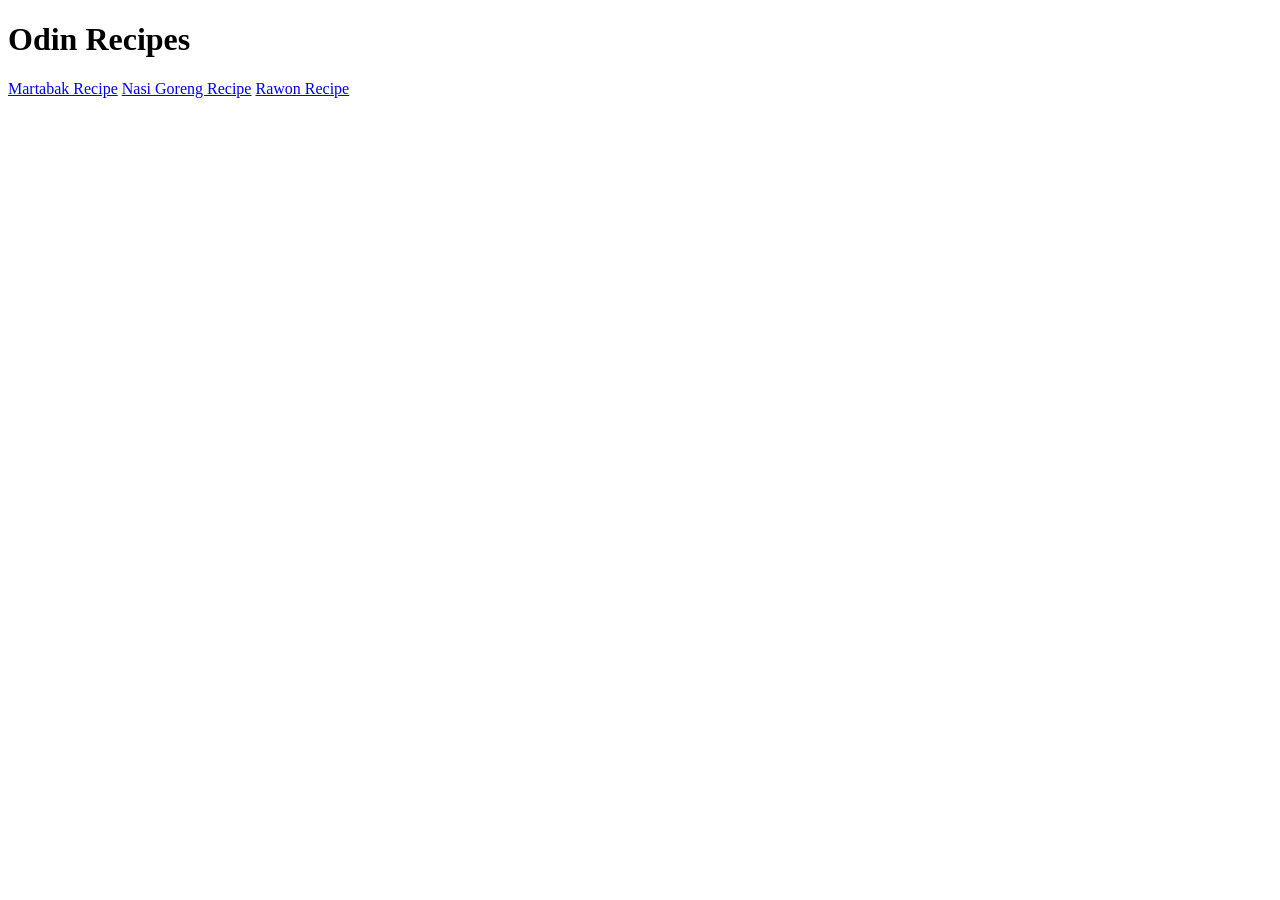
==== index.html @ 0bb114fc "adding missing file" ====
<!DOCTYPE html>
<html lang="en">
<head>
    <meta charset="UTF-8">
    <meta name="viewport" content="width=device-width, initial-scale=1.0">
    <title>Odin Recipes</title>
</head>
<body>
    <h1>Odin Recipes</h1>
    <a href="recipes/martabak.html">Martabak Recipe</a>
    <a href="recipes/nasigoreng.html">Nasi Goreng Recipe</a>
    <a href="recipes/rawon.html">Rawon Recipe</a>
</body>
</html>
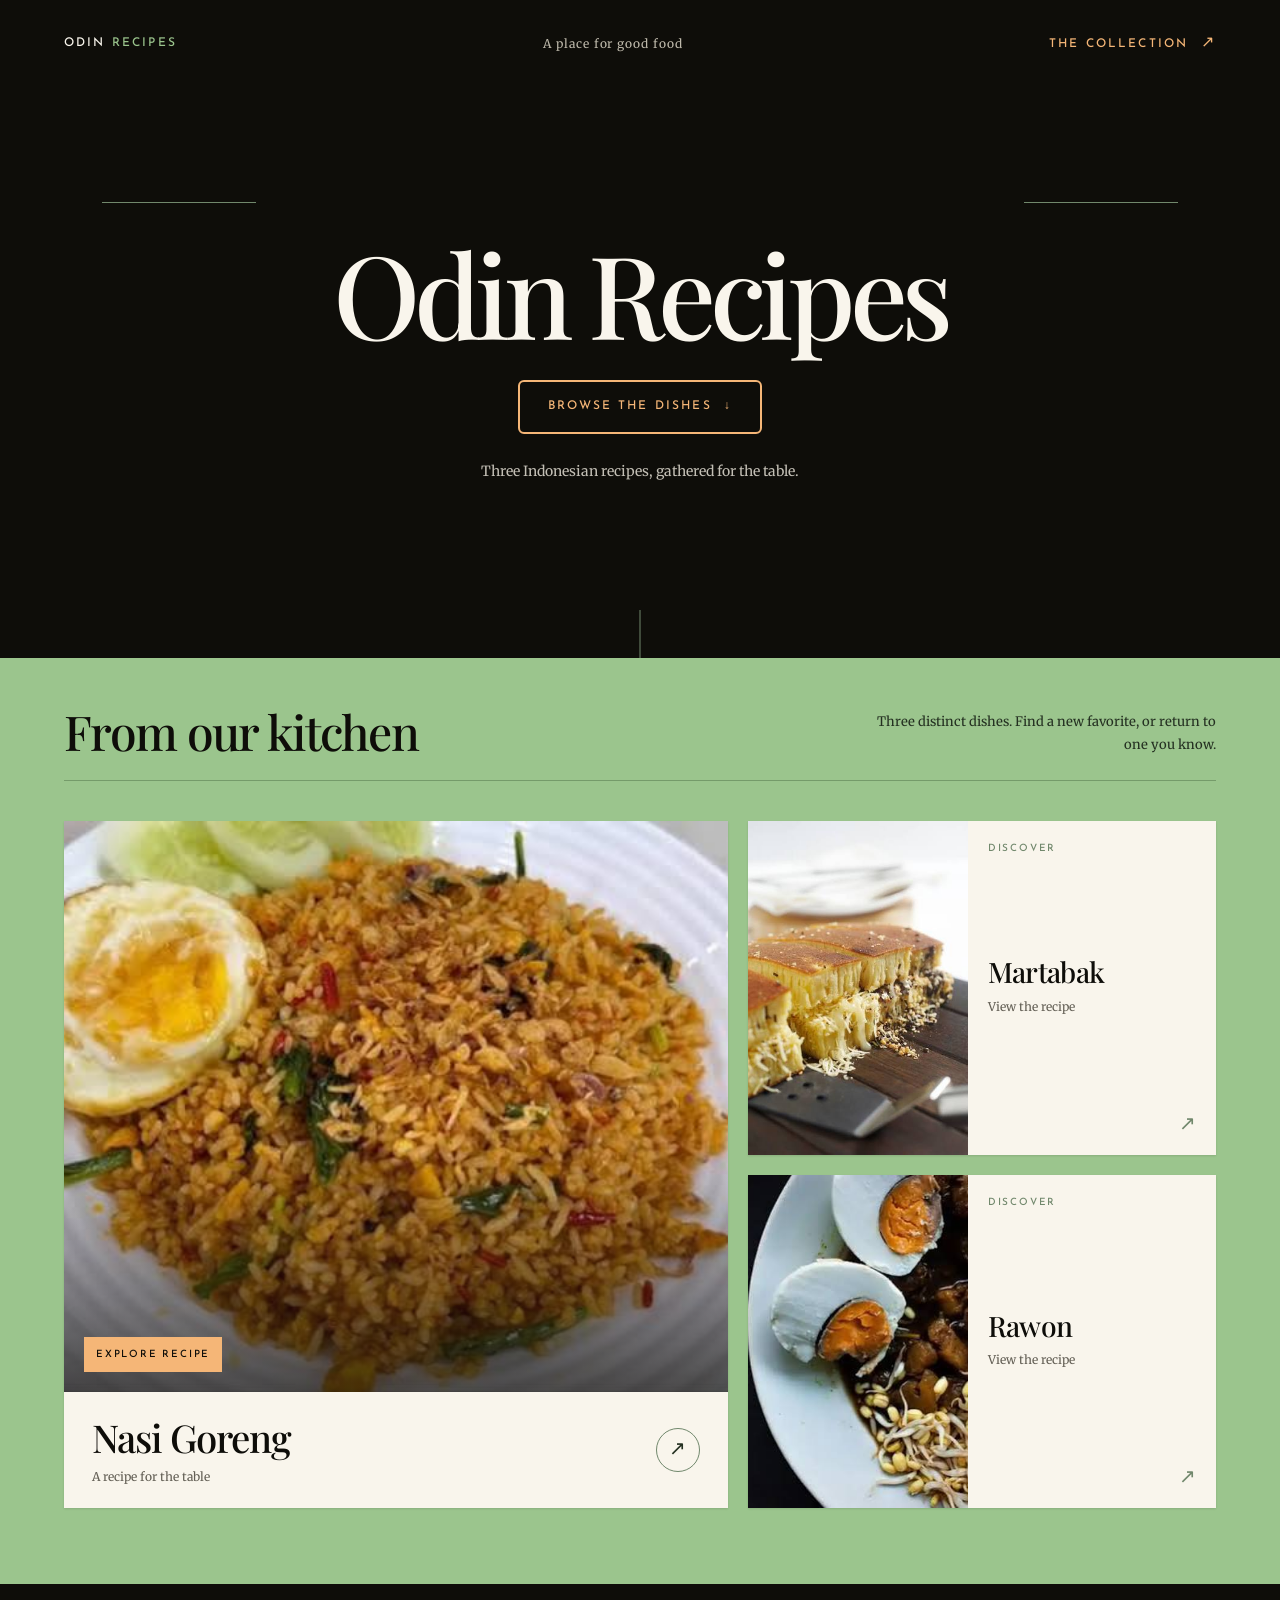
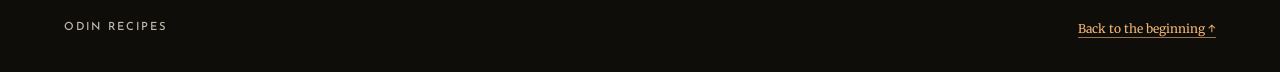
==== commit 75caafa0: "making some change" ====
--- a/index.html
+++ b/index.html
@@ -3,12 +3,96 @@
 <head>
     <meta charset="UTF-8">
     <meta name="viewport" content="width=device-width, initial-scale=1.0">
-    <title>Odin Recipes</title>
+    <meta name="theme-color" content="#0e0d09">
+    <meta name="description" content="Three Indonesian recipes, gathered for the table.">
+    <title>Odin Recipes — A place for good food</title>
+    <link rel="preconnect" href="https://fonts.googleapis.com">
+    <link rel="preconnect" href="https://fonts.gstatic.com" crossorigin>
+    <link href="https://fonts.googleapis.com/css2?family=Josefin+Sans:wght@400;500;600&family=Merriweather:ital,wght@0,400;0,500;1,400&family=Playfair+Display:ital,wght@0,500;0,600;0,700;1,500&display=swap" rel="stylesheet">
+    <link rel="stylesheet" href="index.css">
 </head>
-<body>
-    <h1>Odin Recipes</h1>
-    <a href="recipes/martabak.html">Martabak Recipe</a>
-    <a href="recipes/nasigoreng.html">Nasi Goreng Recipe</a>
-    <a href="recipes/rawon.html">Rawon Recipe</a>
+<body id="top">
+    <a class="skip-link" href="#main-content">Skip to recipes</a>
+    <div class="site-shell">
+        <header class="site-header">
+            <a class="site-brand type-label" href="#top" aria-label="Odin Recipes home">
+                Odin <span>Recipes</span>
+            </a>
+            <p class="site-tagline type-small">A place for good food</p>
+            <a class="header-link type-label" href="#recipes">The collection <span aria-hidden="true">↗</span></a>
+        </header>
+
+        <main id="main-content">
+            <section class="hero" aria-labelledby="page-title">
+                <div class="hero-rule hero-rule--left" aria-hidden="true"></div>
+                <div class="hero-rule hero-rule--right" aria-hidden="true"></div>
+                <h1 class="hero-title type-display" id="page-title">Odin Recipes</h1>
+                <a class="hero-cta type-label" href="#recipes">
+                    Browse the dishes <span aria-hidden="true">↓</span>
+                </a>
+                <p class="hero-description type-body">Three Indonesian recipes, gathered for the table.</p>
+                <div class="hero-stem" aria-hidden="true"></div>
+            </section>
+
+            <section class="recipes-section" id="recipes" aria-labelledby="recipes-title">
+                <div class="recipes-inner">
+                    <div class="section-heading">
+                        <h2 class="section-title type-heading" id="recipes-title">From our kitchen</h2>
+                        <p class="section-description type-body">Three distinct dishes. Find a new favorite, or return to one you know.</p>
+                    </div>
+
+                    <div class="recipe-grid">
+                        <a class="recipe-card recipe-card--featured" href="recipes/nasigoreng.html" aria-label="View the Nasi Goreng recipe">
+                            <div class="featured-image recipe-image-wrap">
+                                <img src="recipes/images/nasigoreng.jpg" alt="Nasi Goreng served with a fried egg and cucumber" loading="lazy" decoding="async">
+                                <span class="featured-image-shade" aria-hidden="true"></span>
+                                <span class="image-badge type-label">Explore recipe</span>
+                            </div>
+                            <div class="featured-info">
+                                <div>
+                                    <h3 class="recipe-title type-heading">Nasi Goreng</h3>
+                                    <p class="recipe-caption type-small">A recipe for the table</p>
+                                </div>
+                                <span class="round-arrow" aria-hidden="true">↗</span>
+                            </div>
+                        </a>
+
+                        <a class="recipe-card recipe-card--compact" href="recipes/martabak.html" aria-label="View the Martabak recipe">
+                            <div class="compact-image recipe-image-wrap">
+                                <img src="recipes/images/martabak.jpg" alt="Golden Martabak on a wooden board" loading="lazy" decoding="async">
+                            </div>
+                            <div class="compact-info">
+                                <span class="recipe-kicker type-label">Discover</span>
+                                <div>
+                                    <h3 class="recipe-title type-heading">Martabak</h3>
+                                    <p class="recipe-caption type-small">View the recipe</p>
+                                </div>
+                                <span class="text-arrow" aria-hidden="true">↗</span>
+                            </div>
+                        </a>
+
+                        <a class="recipe-card recipe-card--compact" href="recipes/rawon.html" aria-label="View the Rawon recipe">
+                            <div class="compact-image recipe-image-wrap">
+                                <img src="recipes/images/rawon.jpg" alt="A bowl of Rawon with egg and fresh bean sprouts" loading="lazy" decoding="async">
+                            </div>
+                            <div class="compact-info">
+                                <span class="recipe-kicker type-label">Discover</span>
+                                <div>
+                                    <h3 class="recipe-title type-heading">Rawon</h3>
+                                    <p class="recipe-caption type-small">View the recipe</p>
+                                </div>
+                                <span class="text-arrow" aria-hidden="true">↗</span>
+                            </div>
+                        </a>
+                    </div>
+                </div>
+            </section>
+        </main>
+
+        <footer class="site-footer">
+            <p class="footer-brand type-label">Odin Recipes</p>
+            <a class="back-to-top type-small" href="#top">Back to the beginning <span aria-hidden="true">↑</span></a>
+        </footer>
+    </div>
 </body>
-</html>+</html>
--- a/index.css
+++ b/index.css
@@ -0,0 +1,590 @@
+:root {
+    color-scheme: dark;
+    --color-ink: #0e0d09;
+    --color-paper: #f9f5ec;
+    --color-matcha: #9bc58d;
+    --color-peach: #f5b677;
+    --color-sage: #71886c;
+    --color-muted: #beb9ab;
+    --color-body-muted: #625e54;
+    --color-paper-soft: #c3bfb5;
+    --color-ink-soft: #243021;
+    --color-matcha-rule: rgb(52 80 45 / 36%);
+    --color-peach-rule: rgb(245 182 119 / 60%);
+    --color-peach-deep: #9a5f31;
+    --color-ink-overlay: rgb(14 13 9 / 72%);
+    --color-paper-edge: rgb(249 245 236 / 16%);
+    --font-display: "Playfair Display", Georgia, serif;
+    --font-body: "Merriweather", Georgia, serif;
+    --font-label: "Josefin Sans", Arial, sans-serif;
+    --shadow-card: 0 1px 2px rgb(14 13 9 / 12%);
+    --content-width: 1280px;
+    --page-gutter: clamp(1.25rem, 5vw, 4rem);
+}
+
+*,
+*::before,
+*::after {
+    box-sizing: border-box;
+}
+
+html {
+    scroll-behavior: smooth;
+    scroll-padding-top: 1rem;
+}
+
+body {
+    min-width: 320px;
+    margin: 0;
+    background: var(--color-ink);
+    color: var(--color-paper);
+    font-family: var(--font-body);
+    line-height: 1.6;
+}
+
+a {
+    color: inherit;
+}
+
+.skip-link {
+    position: fixed;
+    z-index: 10;
+    top: 1rem;
+    left: 1rem;
+    padding: 0.75rem 1rem;
+    transform: translateY(-160%);
+    background: var(--color-peach);
+    color: var(--color-ink);
+    font-family: var(--font-label);
+    text-decoration: none;
+}
+
+.skip-link:focus {
+    transform: translateY(0);
+}
+
+.site-shell {
+    overflow: hidden;
+}
+
+.type-display,
+.type-heading,
+.type-label,
+.type-body,
+.type-small {
+    margin-top: 0;
+}
+
+.type-display,
+.type-heading {
+    font-family: var(--font-display);
+    font-weight: 500;
+}
+
+.type-label {
+    font-family: var(--font-label);
+    font-weight: 500;
+    letter-spacing: 0.18em;
+    text-transform: uppercase;
+}
+
+.type-body {
+    font-family: var(--font-body);
+    font-weight: 400;
+}
+
+.type-small {
+    font-family: var(--font-body);
+    font-size: 0.75rem;
+}
+
+.site-header {
+    display: flex;
+    width: min(100%, 1320px);
+    min-height: 88px;
+    align-items: center;
+    justify-content: space-between;
+    gap: 1.5rem;
+    margin: 0 auto;
+    padding: 1.5rem var(--page-gutter);
+}
+
+.site-brand,
+.header-link {
+    font-size: 0.75rem;
+    text-decoration: none;
+}
+
+.site-brand {
+    white-space: nowrap;
+}
+
+.site-brand span {
+    color: var(--color-matcha);
+}
+
+.site-tagline {
+    margin-bottom: 0;
+    color: var(--color-muted);
+    letter-spacing: 0.08em;
+}
+
+.header-link {
+    color: var(--color-peach);
+    white-space: nowrap;
+}
+
+.header-link span {
+    display: inline-block;
+    margin-left: 0.4rem;
+    font-size: 1rem;
+}
+
+.hero {
+    position: relative;
+    display: flex;
+    min-height: 570px;
+    flex-direction: column;
+    align-items: center;
+    justify-content: center;
+    padding: 4.5rem 1.5rem 6rem;
+    text-align: center;
+}
+
+.hero-title {
+    margin-bottom: 0;
+    color: var(--color-paper);
+    font-size: clamp(4rem, 9vw, 8.5rem);
+    letter-spacing: -0.055em;
+    line-height: 0.96;
+}
+
+.hero-cta {
+    display: inline-flex;
+    min-height: 54px;
+    align-items: center;
+    justify-content: center;
+    gap: 0.75rem;
+    margin-top: 2rem;
+    border: 2px solid var(--color-peach);
+    border-radius: 6px;
+    padding: 0.85rem 1.75rem;
+    color: var(--color-peach);
+    font-size: 0.75rem;
+    text-decoration: none;
+    transition: background-color 180ms ease, color 180ms ease;
+}
+
+.hero-cta:hover {
+    background: var(--color-peach);
+    color: var(--color-ink);
+}
+
+.hero-description {
+    max-width: 420px;
+    margin: 1.5rem 0 0;
+    color: var(--color-paper-soft);
+    font-size: 0.875rem;
+    line-height: 1.9;
+}
+
+.hero-rule {
+    position: absolute;
+    top: 20%;
+    width: 12%;
+    height: 1px;
+    background: var(--color-sage);
+}
+
+.hero-rule--left {
+    left: 8%;
+}
+
+.hero-rule--right {
+    right: 8%;
+}
+
+.hero-stem {
+    position: absolute;
+    bottom: 0;
+    left: 50%;
+    width: 1px;
+    height: 3rem;
+    transform: translateX(-50%);
+    background: var(--color-sage);
+}
+
+.recipes-section {
+    scroll-margin-top: 1rem;
+    padding: 3rem var(--page-gutter) 4.75rem;
+    background: var(--color-matcha);
+    color: var(--color-ink);
+}
+
+.recipes-inner {
+    width: min(100%, var(--content-width));
+    margin: 0 auto;
+}
+
+.section-heading {
+    display: flex;
+    align-items: flex-end;
+    justify-content: space-between;
+    gap: 2rem;
+    margin-bottom: 2.5rem;
+    border-bottom: 1px solid var(--color-matcha-rule);
+    padding-bottom: 1.5rem;
+}
+
+.section-title {
+    margin-bottom: 0;
+    font-size: clamp(2.25rem, 4vw, 3rem);
+    letter-spacing: -0.035em;
+    line-height: 1.05;
+}
+
+.section-description {
+    max-width: 340px;
+    margin-bottom: 0;
+    color: var(--color-ink-soft);
+    font-size: 0.8125rem;
+    line-height: 1.8;
+    text-align: right;
+}
+
+.recipe-grid {
+    display: grid;
+    grid-template-columns: repeat(12, minmax(0, 1fr));
+    grid-template-rows: repeat(2, minmax(210px, 1fr));
+    gap: 1.25rem;
+}
+
+.recipe-card {
+    min-width: 0;
+    overflow: hidden;
+    background: var(--color-paper);
+    color: var(--color-ink);
+    text-decoration: none;
+    box-shadow: var(--shadow-card);
+}
+
+.recipe-card--featured {
+    display: flex;
+    min-height: 445px;
+    flex-direction: column;
+    grid-column: span 7;
+    grid-row: span 2;
+}
+
+.recipe-card--compact {
+    display: flex;
+    min-height: 210px;
+    grid-column: span 5;
+}
+
+.recipe-image-wrap {
+    position: relative;
+    overflow: hidden;
+    background: var(--color-sage);
+}
+
+.recipe-image-wrap img {
+    display: block;
+    width: 100%;
+    height: 100%;
+    object-fit: cover;
+}
+
+.featured-image {
+    min-height: 320px;
+    flex: 1;
+}
+
+.featured-image img {
+    position: absolute;
+    inset: 0;
+}
+
+.featured-image-shade {
+    position: absolute;
+    inset: 0;
+    background: linear-gradient(0deg, var(--color-ink-overlay), transparent 48%);
+}
+
+.image-badge {
+    position: absolute;
+    bottom: 1.25rem;
+    left: 1.25rem;
+    padding: 0.6rem 0.75rem;
+    background: var(--color-peach);
+    color: var(--color-ink);
+    font-size: 0.625rem;
+}
+
+.featured-info {
+    display: flex;
+    min-height: 116px;
+    align-items: center;
+    justify-content: space-between;
+    gap: 1.25rem;
+    padding: 1.25rem 1.75rem;
+}
+
+.recipe-title {
+    margin-bottom: 0;
+    font-size: clamp(1.7rem, 3vw, 2.5rem);
+    letter-spacing: -0.025em;
+    line-height: 1.15;
+}
+
+.recipe-caption {
+    margin: 0.5rem 0 0;
+    color: var(--color-body-muted);
+    font-size: 0.75rem;
+}
+
+.round-arrow {
+    display: grid;
+    width: 44px;
+    height: 44px;
+    flex: 0 0 44px;
+    place-items: center;
+    border: 1px solid var(--color-sage);
+    border-radius: 50%;
+    color: var(--color-ink-soft);
+    font-family: var(--font-label);
+    font-size: 1.25rem;
+    transition: border-color 180ms ease, background-color 180ms ease;
+}
+
+.compact-image {
+    width: 47%;
+    min-height: 210px;
+    flex: 0 0 47%;
+}
+
+.compact-info {
+    display: flex;
+    min-width: 0;
+    flex: 1;
+    flex-direction: column;
+    justify-content: space-between;
+    padding: 1.25rem;
+}
+
+.recipe-kicker {
+    color: var(--color-sage);
+    font-size: 0.625rem;
+}
+
+.recipe-card--compact .recipe-title {
+    font-size: clamp(1.5rem, 2.2vw, 1.875rem);
+}
+
+.text-arrow {
+    align-self: flex-end;
+    color: var(--color-sage);
+    font-family: var(--font-label);
+    font-size: 1.25rem;
+    line-height: 1;
+    transition: color 180ms ease, transform 180ms ease;
+}
+
+.recipe-card:hover .round-arrow {
+    border-color: var(--color-peach);
+    background: var(--color-peach);
+}
+
+.recipe-card:hover .text-arrow {
+    transform: translate(2px, -2px);
+    color: var(--color-peach-deep);
+}
+
+.recipe-card:focus-visible,
+.site-header a:focus-visible,
+.site-footer a:focus-visible,
+.hero-cta:focus-visible {
+    outline: 3px solid var(--color-peach);
+    outline-offset: 4px;
+}
+
+.site-footer {
+    display: flex;
+    width: min(100%, 1320px);
+    min-height: 88px;
+    align-items: center;
+    justify-content: space-between;
+    gap: 1rem;
+    margin: 0 auto;
+    padding: 1.5rem var(--page-gutter);
+    color: var(--color-muted);
+}
+
+.footer-brand {
+    margin-bottom: 0;
+    font-size: 0.7rem;
+}
+
+.back-to-top {
+    color: var(--color-peach);
+    text-decoration-color: var(--color-peach-rule);
+    text-underline-offset: 4px;
+}
+
+.back-to-top:hover {
+    color: var(--color-paper);
+}
+
+@media (max-width: 850px) {
+    .hero {
+        min-height: 520px;
+    }
+
+    .hero-rule {
+        width: 8%;
+    }
+
+    .recipe-grid {
+        grid-template-columns: repeat(2, minmax(0, 1fr));
+        grid-template-rows: auto;
+    }
+
+    .recipe-card--featured {
+        min-height: 440px;
+        grid-column: 1 / -1;
+        grid-row: auto;
+    }
+
+    .recipe-card--compact {
+        min-height: 310px;
+        flex-direction: column;
+        grid-column: span 1;
+    }
+
+    .compact-image {
+        width: 100%;
+        min-height: 190px;
+        flex-basis: 190px;
+    }
+
+    .compact-info {
+        min-height: 160px;
+    }
+}
+
+@media (max-width: 560px) {
+    .site-header {
+        min-height: 76px;
+        gap: 0.75rem;
+        padding-top: 1.25rem;
+        padding-bottom: 1.25rem;
+    }
+
+    .site-brand,
+    .header-link {
+        font-size: 0.625rem;
+        letter-spacing: 0.12em;
+    }
+
+    .site-tagline {
+        display: none;
+    }
+
+    .hero {
+        min-height: 465px;
+        padding: 3.5rem 1.25rem 5rem;
+    }
+
+    .hero-title {
+        font-size: clamp(3.5rem, 15vw, 5rem);
+    }
+
+    .hero-rule {
+        top: 14%;
+        width: 10%;
+    }
+
+    .hero-rule--left {
+        left: 5%;
+    }
+
+    .hero-rule--right {
+        right: 5%;
+    }
+
+    .recipes-section {
+        padding-top: 2.5rem;
+        padding-bottom: 3rem;
+    }
+
+    .section-heading {
+        align-items: flex-start;
+        flex-direction: column;
+        gap: 0.75rem;
+        margin-bottom: 1.5rem;
+        padding-bottom: 1.25rem;
+    }
+
+    .section-description {
+        text-align: left;
+    }
+
+    .recipe-grid {
+        grid-template-columns: minmax(0, 1fr);
+        gap: 1rem;
+    }
+
+    .recipe-card--featured,
+    .recipe-card--compact {
+        min-height: 0;
+        grid-column: auto;
+    }
+
+    .recipe-card--featured {
+        min-height: 390px;
+    }
+
+    .featured-image {
+        min-height: 270px;
+    }
+
+    .featured-info {
+        min-height: 100px;
+        padding: 1rem 1.125rem;
+    }
+
+    .recipe-card--compact {
+        min-height: 190px;
+        flex-direction: row;
+    }
+
+    .compact-image {
+        width: 43%;
+        min-height: 190px;
+        flex-basis: 43%;
+    }
+
+    .compact-info {
+        min-height: 190px;
+        padding: 1rem;
+    }
+
+    .site-footer {
+        min-height: 76px;
+        padding-top: 1.25rem;
+        padding-bottom: 1.25rem;
+    }
+}
+
+@media (prefers-reduced-motion: reduce) {
+    html {
+        scroll-behavior: auto;
+    }
+
+    *,
+    *::before,
+    *::after {
+        scroll-behavior: auto !important;
+        transition-duration: 0.01ms !important;
+    }
+}
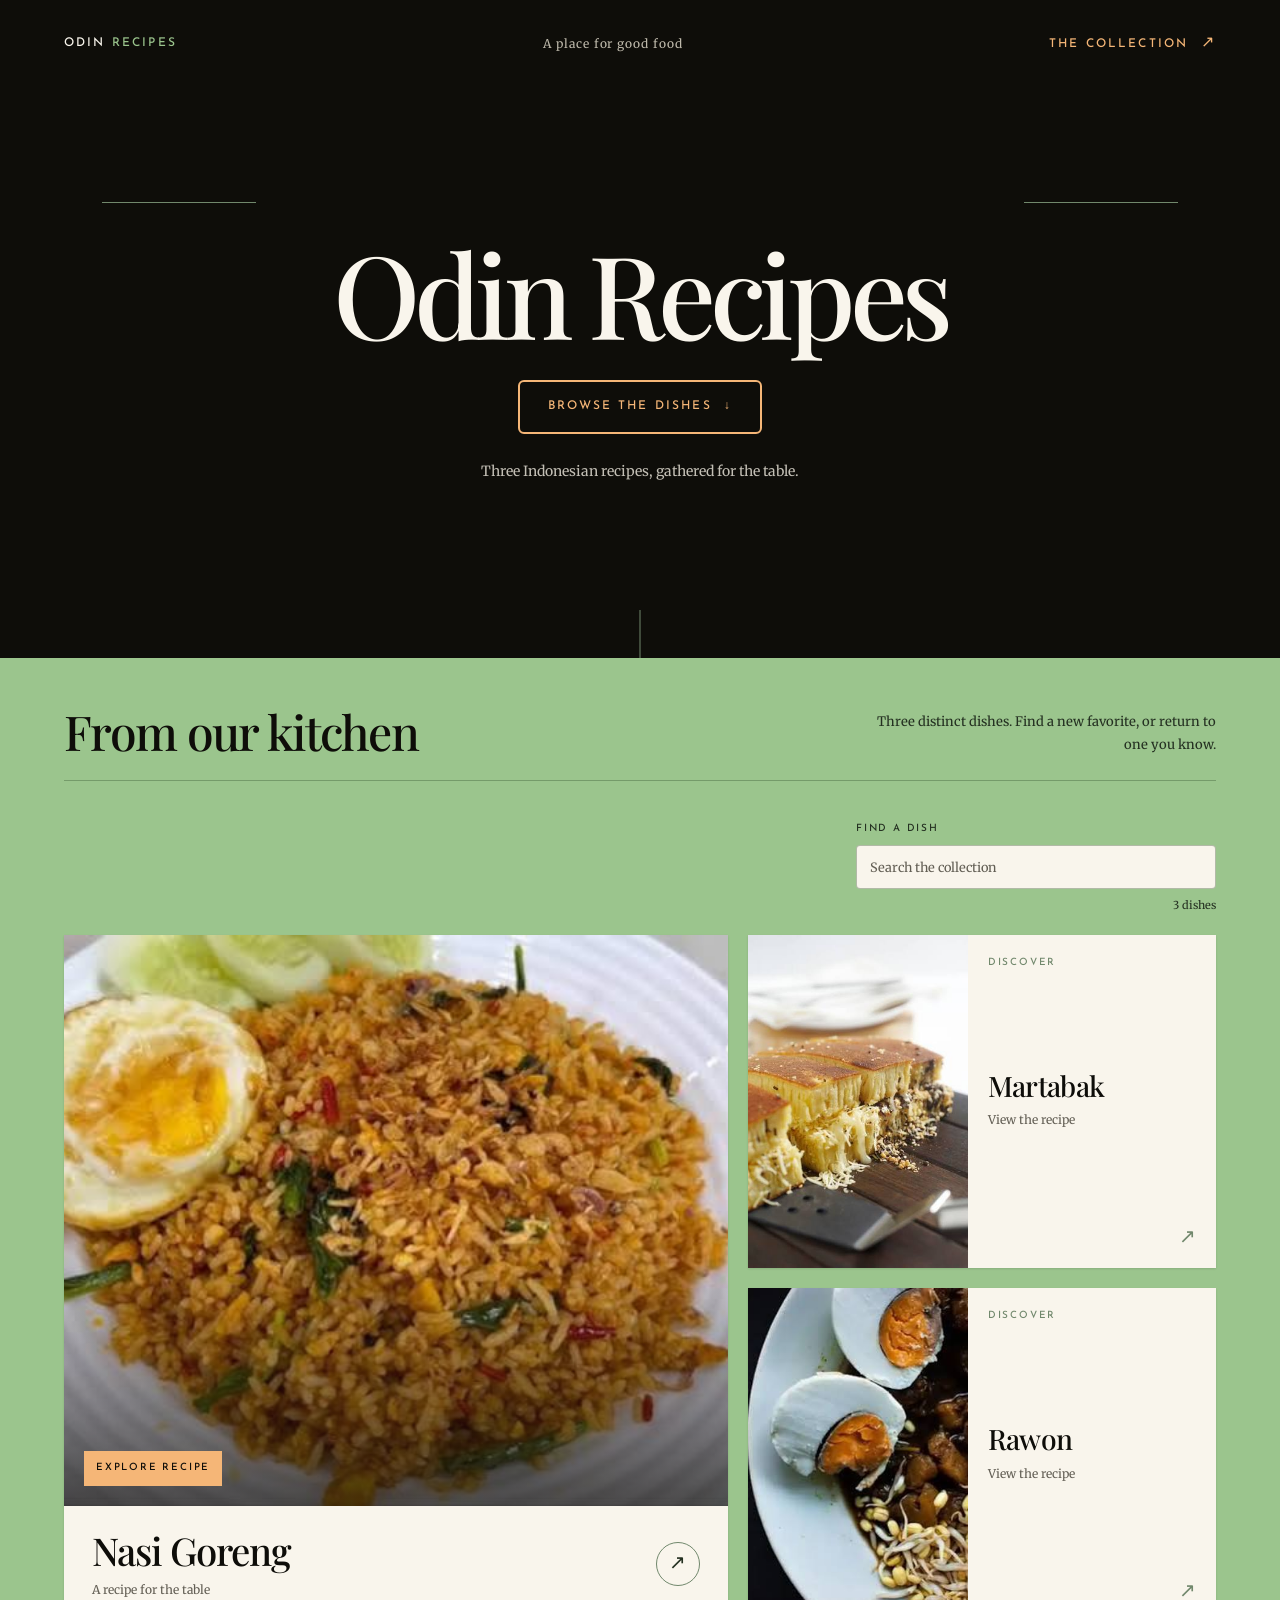
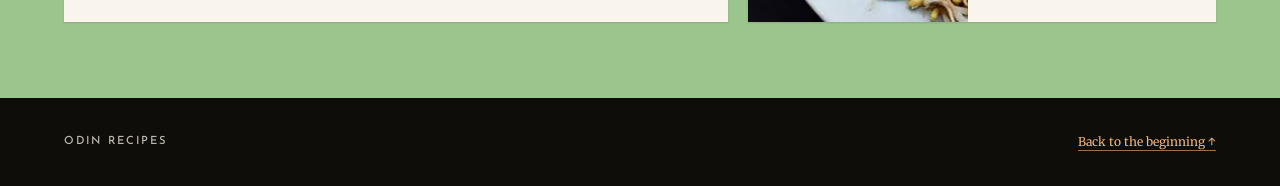
==== commit ba70f2bc: "adding js to make interactive" ====
--- a/index.html
+++ b/index.html
@@ -10,6 +10,7 @@
     <link rel="preconnect" href="https://fonts.gstatic.com" crossorigin>
     <link href="https://fonts.googleapis.com/css2?family=Josefin+Sans:wght@400;500;600&family=Merriweather:ital,wght@0,400;0,500;1,400&family=Playfair+Display:ital,wght@0,500;0,600;0,700;1,500&display=swap" rel="stylesheet">
     <link rel="stylesheet" href="index.css">
+    <script src="app.js" defer></script>
 </head>
 <body id="top">
     <a class="skip-link" href="#main-content">Skip to recipes</a>
@@ -41,7 +42,13 @@
                         <p class="section-description type-body">Three distinct dishes. Find a new favorite, or return to one you know.</p>
                     </div>
 
-                    <div class="recipe-grid">
+                    <div class="recipe-search">
+                        <label class="type-label" for="recipe-search">Find a dish</label>
+                        <input id="recipe-search" type="search" placeholder="Search the collection" autocomplete="off" aria-controls="recipe-grid">
+                        <p class="search-status type-small" aria-live="polite"></p>
+                    </div>
+
+                    <div class="recipe-grid" id="recipe-grid">
                         <a class="recipe-card recipe-card--featured" href="recipes/nasigoreng.html" aria-label="View the Nasi Goreng recipe">
                             <div class="featured-image recipe-image-wrap">
                                 <img src="recipes/images/nasigoreng.jpg" alt="Nasi Goreng served with a fried egg and cucumber" loading="lazy" decoding="async">
@@ -85,6 +92,7 @@
                             </div>
                         </a>
                     </div>
+                    <p class="empty-search type-body" hidden>No dishes found. Try another search.</p>
                 </div>
             </section>
         </main>
--- a/index.css
+++ b/index.css
@@ -259,6 +259,61 @@
     gap: 1.25rem;
 }
 
+.recipe-search {
+    display: grid;
+    max-width: 360px;
+    grid-template-columns: 1fr auto;
+    align-items: center;
+    gap: 0.5rem 1rem;
+    margin: 0 0 1.25rem auto;
+}
+
+.recipe-search label {
+    color: var(--color-ink-soft);
+    font-size: 0.625rem;
+}
+
+.recipe-search input {
+    width: 100%;
+    min-height: 44px;
+    grid-column: 1 / -1;
+    border: 1px solid var(--color-matcha-rule);
+    border-radius: 4px;
+    padding: 0.65rem 0.8rem;
+    background: var(--color-paper);
+    color: var(--color-ink);
+    font: 0.8rem var(--font-body);
+}
+
+.recipe-search input::placeholder {
+    color: var(--color-body-muted);
+}
+
+.recipe-search input:focus-visible {
+    outline: 2px solid var(--color-peach-deep);
+    outline-offset: 2px;
+}
+
+.search-status {
+    grid-column: 1 / -1;
+    margin: 0;
+    color: var(--color-ink-soft);
+    font-size: 0.6875rem;
+    text-align: right;
+}
+
+.empty-search {
+    margin: 1.5rem 0 0;
+    color: var(--color-ink-soft);
+    font-size: 0.875rem;
+    text-align: center;
+}
+
+.recipe-card[hidden],
+.empty-search[hidden] {
+    display: none;
+}
+
 .recipe-card {
     min-width: 0;
     overflow: hidden;
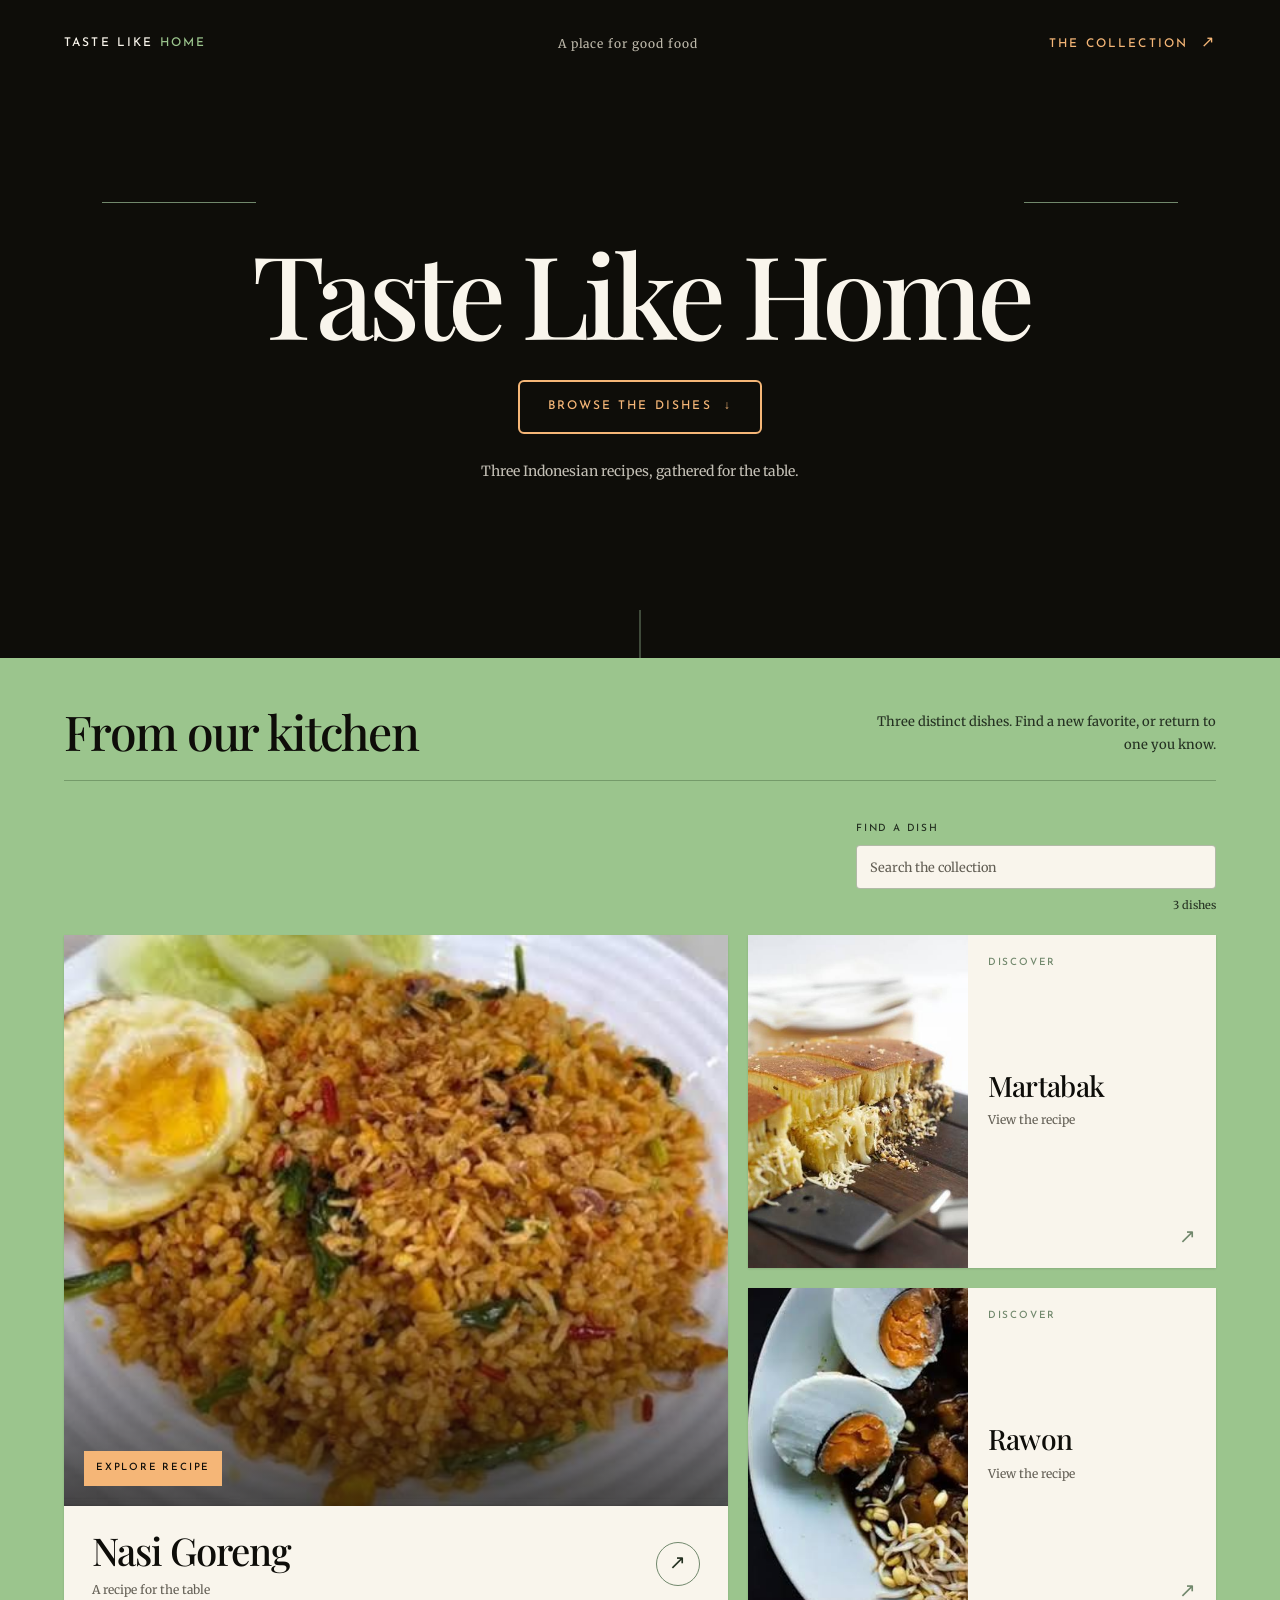
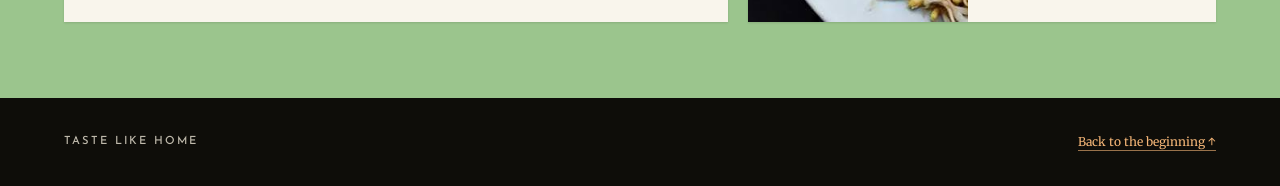
==== commit a4decf06: "change some text" ====
--- a/index.html
+++ b/index.html
@@ -5,7 +5,7 @@
     <meta name="viewport" content="width=device-width, initial-scale=1.0">
     <meta name="theme-color" content="#0e0d09">
     <meta name="description" content="Three Indonesian recipes, gathered for the table.">
-    <title>Odin Recipes — A place for good food</title>
+    <title>Taste Like Home — A place for good food</title>
     <link rel="preconnect" href="https://fonts.googleapis.com">
     <link rel="preconnect" href="https://fonts.gstatic.com" crossorigin>
     <link href="https://fonts.googleapis.com/css2?family=Josefin+Sans:wght@400;500;600&family=Merriweather:ital,wght@0,400;0,500;1,400&family=Playfair+Display:ital,wght@0,500;0,600;0,700;1,500&display=swap" rel="stylesheet">
@@ -16,8 +16,8 @@
     <a class="skip-link" href="#main-content">Skip to recipes</a>
     <div class="site-shell">
         <header class="site-header">
-            <a class="site-brand type-label" href="#top" aria-label="Odin Recipes home">
-                Odin <span>Recipes</span>
+            <a class="site-brand type-label" href="#top" aria-label="Taste Like Home home">
+                Taste Like <span>Home</span>
             </a>
             <p class="site-tagline type-small">A place for good food</p>
             <a class="header-link type-label" href="#recipes">The collection <span aria-hidden="true">↗</span></a>
@@ -27,7 +27,7 @@
             <section class="hero" aria-labelledby="page-title">
                 <div class="hero-rule hero-rule--left" aria-hidden="true"></div>
                 <div class="hero-rule hero-rule--right" aria-hidden="true"></div>
-                <h1 class="hero-title type-display" id="page-title">Odin Recipes</h1>
+                <h1 class="hero-title type-display" id="page-title">Taste Like Home</h1>
                 <a class="hero-cta type-label" href="#recipes">
                     Browse the dishes <span aria-hidden="true">↓</span>
                 </a>
@@ -98,7 +98,7 @@
         </main>
 
         <footer class="site-footer">
-            <p class="footer-brand type-label">Odin Recipes</p>
+            <p class="footer-brand type-label">Taste Like Home</p>
             <a class="back-to-top type-small" href="#top">Back to the beginning <span aria-hidden="true">↑</span></a>
         </footer>
     </div>
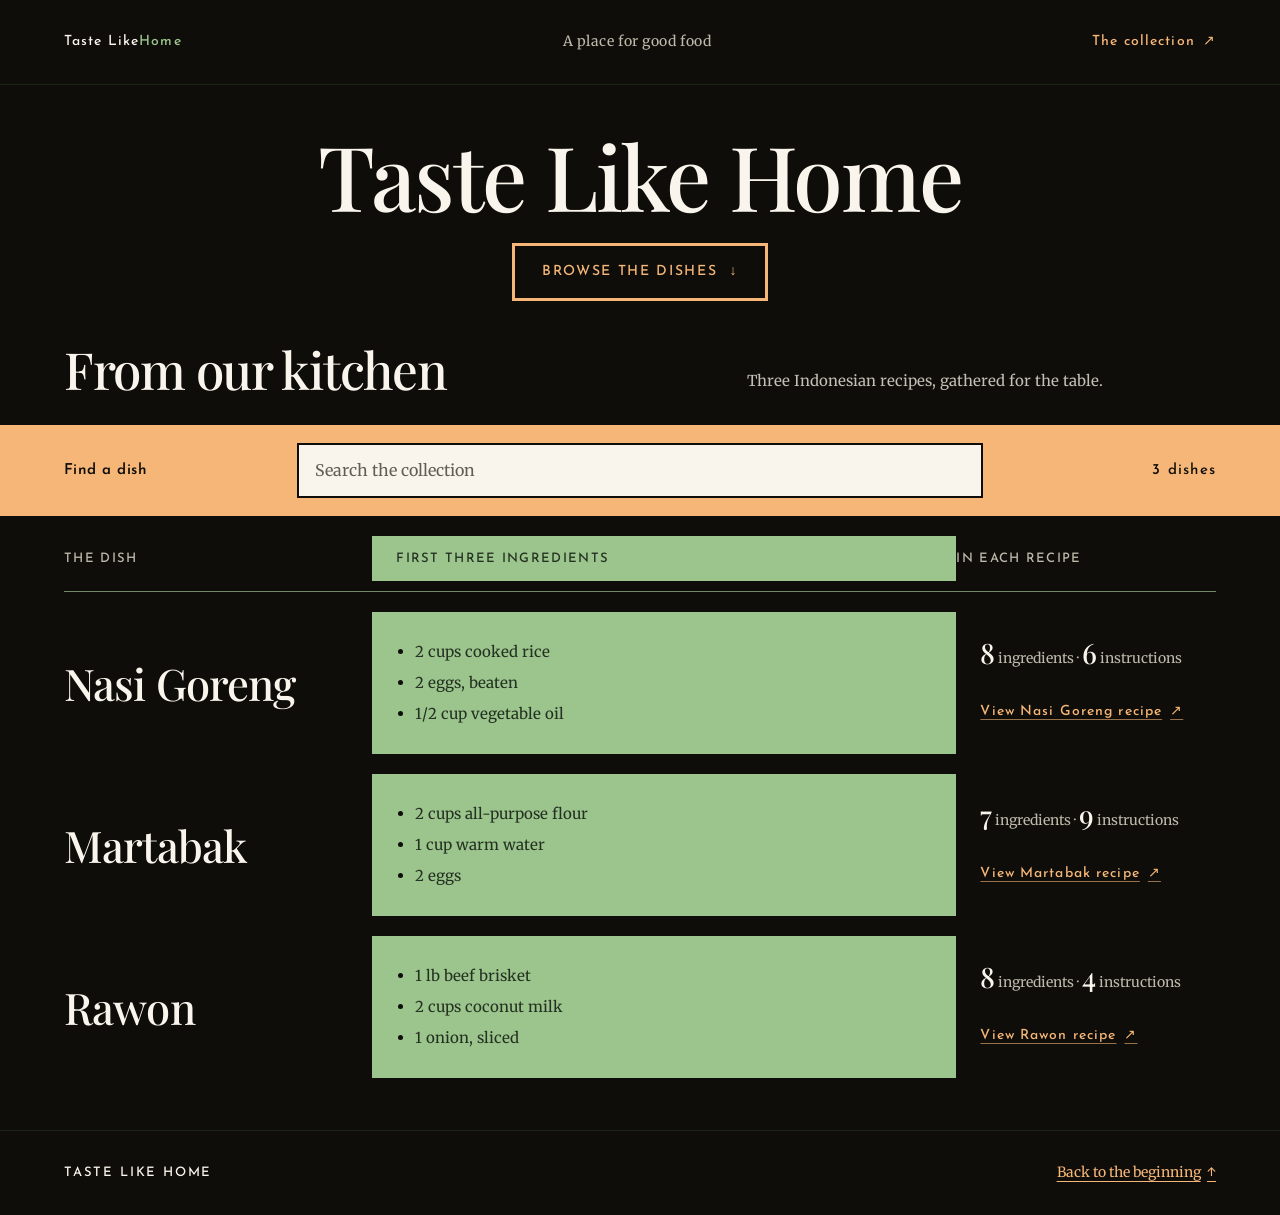
==== commit 20536676: "changing design" ====
--- a/index.html
+++ b/index.html
@@ -13,10 +13,10 @@
     <script src="app.js" defer></script>
 </head>
 <body id="top">
-    <a class="skip-link" href="#main-content">Skip to recipes</a>
+    <a class="skip-link" href="#main-content">Skip to the collection</a>
     <div class="site-shell">
         <header class="site-header">
-            <a class="site-brand type-label" href="#top" aria-label="Taste Like Home home">
+            <a class="site-brand type-label" href="#top" aria-label="Taste Like Home, top of page">
                 Taste Like <span>Home</span>
             </a>
             <p class="site-tagline type-small">A place for good food</p>
@@ -24,75 +24,82 @@
         </header>
 
         <main id="main-content">
-            <section class="hero" aria-labelledby="page-title">
-                <div class="hero-rule hero-rule--left" aria-hidden="true"></div>
-                <div class="hero-rule hero-rule--right" aria-hidden="true"></div>
-                <h1 class="hero-title type-display" id="page-title">Taste Like Home</h1>
-                <a class="hero-cta type-label" href="#recipes">
+            <section class="home-hero" aria-labelledby="page-title">
+                <h1 class="home-title type-display" id="page-title">Taste Like Home</h1>
+                <a class="browse-link type-label" href="#recipes">
                     Browse the dishes <span aria-hidden="true">↓</span>
                 </a>
-                <p class="hero-description type-body">Three Indonesian recipes, gathered for the table.</p>
-                <div class="hero-stem" aria-hidden="true"></div>
             </section>
 
-            <section class="recipes-section" id="recipes" aria-labelledby="recipes-title">
-                <div class="recipes-inner">
-                    <div class="section-heading">
-                        <h2 class="section-title type-heading" id="recipes-title">From our kitchen</h2>
-                        <p class="section-description type-body">Three distinct dishes. Find a new favorite, or return to one you know.</p>
+            <section class="collection-section" id="recipes" aria-labelledby="collection-title">
+                <div class="collection-intro">
+                    <h2 class="collection-title type-heading" id="collection-title">From our kitchen</h2>
+                    <p class="collection-note type-body">Three Indonesian recipes, gathered for the table.</p>
+                </div>
+
+                <div class="search-panel">
+                    <div class="search-panel-inner">
+                        <label class="search-label type-label" for="recipe-search">Find a dish</label>
+                        <input class="search-input type-body" id="recipe-search" type="search" placeholder="Search the collection" autocomplete="off" aria-controls="recipe-grid">
+                        <p class="search-status type-label" id="search-status" aria-live="polite">3 dishes</p>
+                    </div>
+                </div>
+
+                <div class="collection-inner">
+                    <div class="collection-columns type-label" aria-hidden="true">
+                        <span>The dish</span>
+                        <span class="ingredient-column-label">First three ingredients</span>
+                        <span>In each recipe</span>
                     </div>
 
-                    <div class="recipe-search">
-                        <label class="type-label" for="recipe-search">Find a dish</label>
-                        <input id="recipe-search" type="search" placeholder="Search the collection" autocomplete="off" aria-controls="recipe-grid">
-                        <p class="search-status type-small" aria-live="polite"></p>
+                    <div class="recipe-list" id="recipe-grid" aria-label="Recipe collection">
+                        <article class="collection-entry" data-search="nasi goreng recipe explore recipe a recipe for the table">
+                            <h3 class="entry-title type-heading">
+                                <a href="recipes/nasigoreng.html">Nasi Goreng</a>
+                            </h3>
+                            <ul class="ingredient-excerpt type-body" aria-label="First three ingredients">
+                                <li>2 cups cooked rice</li>
+                                <li>2 eggs, beaten</li>
+                                <li>1/2 cup vegetable oil</li>
+                            </ul>
+                            <div class="entry-meta">
+                                <p class="entry-count type-body"><strong>8</strong> ingredients <span aria-hidden="true">·</span> <strong>6</strong> instructions</p>
+                                <a class="entry-link type-label" href="recipes/nasigoreng.html">View Nasi Goreng recipe <span aria-hidden="true">↗</span></a>
+                            </div>
+                        </article>
+
+                        <article class="collection-entry" data-search="martabak recipe discover view the recipe">
+                            <h3 class="entry-title type-heading">
+                                <a href="recipes/martabak.html">Martabak</a>
+                            </h3>
+                            <ul class="ingredient-excerpt type-body" aria-label="First three ingredients">
+                                <li>2 cups all-purpose flour</li>
+                                <li>1 cup warm water</li>
+                                <li>2 eggs</li>
+                            </ul>
+                            <div class="entry-meta">
+                                <p class="entry-count type-body"><strong>7</strong> ingredients <span aria-hidden="true">·</span> <strong>9</strong> instructions</p>
+                                <a class="entry-link type-label" href="recipes/martabak.html">View Martabak recipe <span aria-hidden="true">↗</span></a>
+                            </div>
+                        </article>
+
+                        <article class="collection-entry" data-search="rawon recipe discover view the recipe">
+                            <h3 class="entry-title type-heading">
+                                <a href="recipes/rawon.html">Rawon</a>
+                            </h3>
+                            <ul class="ingredient-excerpt type-body" aria-label="First three ingredients">
+                                <li>1 lb beef brisket</li>
+                                <li>2 cups coconut milk</li>
+                                <li>1 onion, sliced</li>
+                            </ul>
+                            <div class="entry-meta">
+                                <p class="entry-count type-body"><strong>8</strong> ingredients <span aria-hidden="true">·</span> <strong>4</strong> instructions</p>
+                                <a class="entry-link type-label" href="recipes/rawon.html">View Rawon recipe <span aria-hidden="true">↗</span></a>
+                            </div>
+                        </article>
                     </div>
 
-                    <div class="recipe-grid" id="recipe-grid">
-                        <a class="recipe-card recipe-card--featured" href="recipes/nasigoreng.html" aria-label="View the Nasi Goreng recipe">
-                            <div class="featured-image recipe-image-wrap">
-                                <img src="recipes/images/nasigoreng.jpg" alt="Nasi Goreng served with a fried egg and cucumber" loading="lazy" decoding="async">
-                                <span class="featured-image-shade" aria-hidden="true"></span>
-                                <span class="image-badge type-label">Explore recipe</span>
-                            </div>
-                            <div class="featured-info">
-                                <div>
-                                    <h3 class="recipe-title type-heading">Nasi Goreng</h3>
-                                    <p class="recipe-caption type-small">A recipe for the table</p>
-                                </div>
-                                <span class="round-arrow" aria-hidden="true">↗</span>
-                            </div>
-                        </a>
-
-                        <a class="recipe-card recipe-card--compact" href="recipes/martabak.html" aria-label="View the Martabak recipe">
-                            <div class="compact-image recipe-image-wrap">
-                                <img src="recipes/images/martabak.jpg" alt="Golden Martabak on a wooden board" loading="lazy" decoding="async">
-                            </div>
-                            <div class="compact-info">
-                                <span class="recipe-kicker type-label">Discover</span>
-                                <div>
-                                    <h3 class="recipe-title type-heading">Martabak</h3>
-                                    <p class="recipe-caption type-small">View the recipe</p>
-                                </div>
-                                <span class="text-arrow" aria-hidden="true">↗</span>
-                            </div>
-                        </a>
-
-                        <a class="recipe-card recipe-card--compact" href="recipes/rawon.html" aria-label="View the Rawon recipe">
-                            <div class="compact-image recipe-image-wrap">
-                                <img src="recipes/images/rawon.jpg" alt="A bowl of Rawon with egg and fresh bean sprouts" loading="lazy" decoding="async">
-                            </div>
-                            <div class="compact-info">
-                                <span class="recipe-kicker type-label">Discover</span>
-                                <div>
-                                    <h3 class="recipe-title type-heading">Rawon</h3>
-                                    <p class="recipe-caption type-small">View the recipe</p>
-                                </div>
-                                <span class="text-arrow" aria-hidden="true">↗</span>
-                            </div>
-                        </a>
-                    </div>
-                    <p class="empty-search type-body" hidden>No dishes found. Try another search.</p>
+                    <p class="empty-search type-body" id="empty-search" aria-live="polite" hidden>No dishes found. Try another search.</p>
                 </div>
             </section>
         </main>
--- a/index.css
+++ b/index.css
@@ -11,12 +11,17 @@
     --color-ink-soft: #243021;
     --color-matcha-rule: rgb(52 80 45 / 36%);
     --color-peach-rule: rgb(245 182 119 / 60%);
-    --color-peach-deep: #9a5f31;
     --color-ink-overlay: rgb(14 13 9 / 72%);
     --color-paper-edge: rgb(249 245 236 / 16%);
     --font-display: "Playfair Display", Georgia, serif;
     --font-body: "Merriweather", Georgia, serif;
     --font-label: "Josefin Sans", Arial, sans-serif;
+    --font-size-body: 1rem;
+    --font-size-small: 0.875rem;
+    --font-size-label: 0.875rem;
+    --tracking-label: 0.08em;
+    --tracking-display: -0.025em;
+    --line-height-body: 1.7;
     --shadow-card: 0 1px 2px rgb(14 13 9 / 12%);
     --content-width: 1280px;
     --page-gutter: clamp(1.25rem, 5vw, 4rem);
@@ -39,11 +44,16 @@
     background: var(--color-ink);
     color: var(--color-paper);
     font-family: var(--font-body);
-    line-height: 1.6;
+    line-height: var(--line-height-body);
 }
 
 a {
     color: inherit;
+}
+
+button,
+input {
+    font: inherit;
 }
 
 .skip-link {
@@ -64,7 +74,7 @@
 }
 
 .site-shell {
-    overflow: hidden;
+    overflow-x: clip;
 }
 
 .type-display,
@@ -84,38 +94,42 @@
 .type-label {
     font-family: var(--font-label);
     font-weight: 500;
-    letter-spacing: 0.18em;
-    text-transform: uppercase;
+    letter-spacing: var(--tracking-label);
 }
 
 .type-body {
     font-family: var(--font-body);
+    font-size: var(--font-size-body);
     font-weight: 400;
 }
 
 .type-small {
     font-family: var(--font-body);
-    font-size: 0.75rem;
+    font-size: var(--font-size-small);
 }
 
 .site-header {
     display: flex;
     width: min(100%, 1320px);
-    min-height: 88px;
+    min-height: 76px;
     align-items: center;
     justify-content: space-between;
     gap: 1.5rem;
     margin: 0 auto;
-    padding: 1.5rem var(--page-gutter);
+    padding: 1.25rem var(--page-gutter);
+    border-bottom: 1px solid var(--color-matcha-rule);
 }
 
 .site-brand,
 .header-link {
-    font-size: 0.75rem;
+    font-size: var(--font-size-label);
     text-decoration: none;
 }
 
 .site-brand {
+    display: inline-flex;
+    min-height: 44px;
+    align-items: center;
     white-space: nowrap;
 }
 
@@ -126,508 +140,487 @@
 .site-tagline {
     margin-bottom: 0;
     color: var(--color-muted);
-    letter-spacing: 0.08em;
+    letter-spacing: 0.04em;
 }
 
 .header-link {
+    display: inline-flex;
+    min-height: 44px;
+    align-items: center;
+    gap: 0.5rem;
     color: var(--color-peach);
     white-space: nowrap;
 }
 
-.header-link span {
-    display: inline-block;
-    margin-left: 0.4rem;
-    font-size: 1rem;
-}
-
-.hero {
-    position: relative;
-    display: flex;
-    min-height: 570px;
-    flex-direction: column;
-    align-items: center;
-    justify-content: center;
-    padding: 4.5rem 1.5rem 6rem;
+.home-hero {
+    padding: 2.75rem 1.5rem 2.5rem;
     text-align: center;
 }
 
-.hero-title {
-    margin-bottom: 0;
-    color: var(--color-paper);
-    font-size: clamp(4rem, 9vw, 8.5rem);
-    letter-spacing: -0.055em;
-    line-height: 0.96;
-}
-
-.hero-cta {
+.home-title {
+    margin: 0;
+    color: var(--color-paper);
+    font-size: clamp(3.5rem, 7vw, 6rem);
+    letter-spacing: var(--tracking-display);
+    line-height: 1.03;
+}
+
+.browse-link {
     display: inline-flex;
-    min-height: 54px;
+    min-height: 58px;
     align-items: center;
     justify-content: center;
     gap: 0.75rem;
-    margin-top: 2rem;
-    border: 2px solid var(--color-peach);
-    border-radius: 6px;
-    padding: 0.85rem 1.75rem;
+    margin: 1.35rem auto 0;
+    border: 3px solid var(--color-peach);
+    padding: 0.8rem 1.7rem;
     color: var(--color-peach);
-    font-size: 0.75rem;
+    font-size: var(--font-size-label);
+    letter-spacing: 0.12em;
     text-decoration: none;
+    text-transform: uppercase;
     transition: background-color 180ms ease, color 180ms ease;
 }
 
-.hero-cta:hover {
+.browse-link:hover {
     background: var(--color-peach);
     color: var(--color-ink);
 }
 
-.hero-description {
-    max-width: 420px;
-    margin: 1.5rem 0 0;
+.collection-section {
+    padding: 0 0 3.25rem;
+    scroll-margin-top: 1rem;
+}
+
+.collection-intro,
+.collection-inner {
+    width: min(100%, var(--content-width));
+    margin-inline: auto;
+    padding-inline: var(--page-gutter);
+}
+
+.collection-intro {
+    display: grid;
+    grid-template-columns: minmax(0, 1fr) minmax(240px, 0.72fr);
+    align-items: end;
+    gap: 2rem;
+    margin-bottom: 1.75rem;
+}
+
+.collection-title {
+    margin-bottom: 0;
+    color: var(--color-paper);
+    font-size: clamp(2.25rem, 4vw, 3.5rem);
+    letter-spacing: var(--tracking-display);
+    line-height: 1.1;
+}
+
+.collection-note {
+    max-width: 44ch;
+    margin-bottom: 0.2rem;
     color: var(--color-paper-soft);
-    font-size: 0.875rem;
-    line-height: 1.9;
-}
-
-.hero-rule {
-    position: absolute;
-    top: 20%;
-    width: 12%;
-    height: 1px;
-    background: var(--color-sage);
-}
-
-.hero-rule--left {
-    left: 8%;
-}
-
-.hero-rule--right {
-    right: 8%;
-}
-
-.hero-stem {
-    position: absolute;
-    bottom: 0;
-    left: 50%;
-    width: 1px;
-    height: 3rem;
-    transform: translateX(-50%);
-    background: var(--color-sage);
-}
-
-.recipes-section {
-    scroll-margin-top: 1rem;
-    padding: 3rem var(--page-gutter) 4.75rem;
-    background: var(--color-matcha);
+    font-size: 0.9375rem;
+    line-height: 1.75;
+}
+
+.search-panel {
+    margin-bottom: 1.25rem;
+    padding: 1.125rem var(--page-gutter);
+    background: var(--color-peach);
     color: var(--color-ink);
 }
 
-.recipes-inner {
+.search-panel-inner {
+    display: grid;
     width: min(100%, var(--content-width));
+    grid-template-columns: minmax(140px, 0.55fr) minmax(220px, 1.8fr) minmax(135px, 0.55fr);
+    align-items: center;
+    gap: 1rem 1.5rem;
     margin: 0 auto;
 }
 
-.section-heading {
-    display: flex;
-    align-items: flex-end;
-    justify-content: space-between;
-    gap: 2rem;
-    margin-bottom: 2.5rem;
-    border-bottom: 1px solid var(--color-matcha-rule);
-    padding-bottom: 1.5rem;
-}
-
-.section-title {
-    margin-bottom: 0;
-    font-size: clamp(2.25rem, 4vw, 3rem);
-    letter-spacing: -0.035em;
-    line-height: 1.05;
-}
-
-.section-description {
-    max-width: 340px;
-    margin-bottom: 0;
-    color: var(--color-ink-soft);
-    font-size: 0.8125rem;
-    line-height: 1.8;
-    text-align: right;
-}
-
-.recipe-grid {
-    display: grid;
-    grid-template-columns: repeat(12, minmax(0, 1fr));
-    grid-template-rows: repeat(2, minmax(210px, 1fr));
-    gap: 1.25rem;
-}
-
-.recipe-search {
-    display: grid;
-    max-width: 360px;
-    grid-template-columns: 1fr auto;
-    align-items: center;
-    gap: 0.5rem 1rem;
-    margin: 0 0 1.25rem auto;
-}
-
-.recipe-search label {
-    color: var(--color-ink-soft);
-    font-size: 0.625rem;
-}
-
-.recipe-search input {
+.search-label {
+    font-size: 0.9375rem;
+    font-weight: 600;
+    letter-spacing: 0.03em;
+}
+
+.search-input {
     width: 100%;
-    min-height: 44px;
-    grid-column: 1 / -1;
-    border: 1px solid var(--color-matcha-rule);
-    border-radius: 4px;
-    padding: 0.65rem 0.8rem;
+    min-width: 0;
+    min-height: 52px;
+    color-scheme: light;
+    border: 2px solid var(--color-ink);
+    border-radius: 0;
+    padding: 0.75rem 1rem;
     background: var(--color-paper);
     color: var(--color-ink);
-    font: 0.8rem var(--font-body);
-}
-
-.recipe-search input::placeholder {
+    font-size: 1rem;
+}
+
+.search-input::placeholder {
     color: var(--color-body-muted);
-}
-
-.recipe-search input:focus-visible {
-    outline: 2px solid var(--color-peach-deep);
-    outline-offset: 2px;
+    opacity: 1;
+}
+
+.search-input:focus-visible {
+    outline: 3px solid var(--color-ink);
+    outline-offset: 3px;
 }
 
 .search-status {
-    grid-column: 1 / -1;
+    margin-bottom: 0;
+    font-size: 0.9375rem;
+    font-variant-numeric: tabular-nums;
+    text-align: right;
+}
+
+.collection-columns,
+.collection-entry {
+    display: grid;
+    grid-template-columns: minmax(0, 0.95fr) minmax(0, 1.8fr) minmax(200px, 0.8fr);
+    align-items: stretch;
+}
+
+.collection-columns {
+    align-items: center;
+    gap: 0;
+    border-bottom: 1px solid var(--color-sage);
+    padding-bottom: 0.65rem;
+    color: var(--color-muted);
+    font-size: 0.8125rem;
+    letter-spacing: 0.1em;
+    text-transform: uppercase;
+}
+
+.ingredient-column-label {
+    padding: 0.7rem 1.5rem;
+    background: var(--color-matcha);
+    color: var(--color-ink-soft);
+}
+
+.recipe-list {
+    display: grid;
+    gap: 1.25rem;
+    padding-top: 1.25rem;
+}
+
+.collection-entry[hidden] {
+    display: none;
+}
+
+.collection-entry {
+    min-width: 0;
+    gap: 0;
+}
+
+.entry-title {
+    display: flex;
+    align-items: center;
+    min-width: 0;
+    margin-bottom: 0;
+    padding: 1.25rem 1.25rem 1.25rem 0;
+    font-size: clamp(2rem, 3.4vw, 3rem);
+    letter-spacing: -0.02em;
+    line-height: 1.07;
+}
+
+.entry-title a {
+    text-decoration: none;
+    text-decoration-color: var(--color-peach);
+    text-underline-offset: 0.15em;
+}
+
+.entry-title a:hover {
+    color: var(--color-peach);
+    text-decoration: underline;
+}
+
+.ingredient-excerpt {
+    display: flex;
+    min-width: 0;
+    flex-direction: column;
+    justify-content: center;
+    gap: 0.45rem;
     margin: 0;
+    padding: 1.1rem 1.5rem 1.1rem 2.7rem;
+    background: var(--color-matcha);
     color: var(--color-ink-soft);
-    font-size: 0.6875rem;
-    text-align: right;
+    font-size: 0.9375rem;
+    line-height: 1.6;
+}
+
+.ingredient-excerpt li::marker {
+    color: var(--color-ink);
+}
+
+.entry-meta {
+    display: flex;
+    min-width: 0;
+    flex-direction: column;
+    justify-content: space-between;
+    gap: 1rem;
+    padding: 1.25rem 0 1.25rem 1.5rem;
+}
+
+.entry-count {
+    margin-bottom: 0;
+    color: var(--color-muted);
+    font-size: 0.875rem;
+    line-height: 1.5;
+}
+
+.entry-count strong {
+    color: var(--color-paper);
+    font-family: var(--font-display);
+    font-size: 1.75rem;
+    font-weight: 500;
+    font-variant-numeric: tabular-nums;
+    vertical-align: -0.04em;
+}
+
+.entry-link {
+    display: inline-flex;
+    min-height: 44px;
+    align-items: center;
+    gap: 0.5rem;
+    color: var(--color-peach);
+    font-size: 0.875rem;
+    line-height: 1.4;
+    text-decoration-color: var(--color-peach-rule);
+    text-underline-offset: 0.3em;
+}
+
+.entry-link:hover {
+    color: var(--color-paper);
+    text-decoration-color: var(--color-paper);
 }
 
 .empty-search {
-    margin: 1.5rem 0 0;
-    color: var(--color-ink-soft);
-    font-size: 0.875rem;
-    text-align: center;
-}
-
-.recipe-card[hidden],
+    margin: 1.25rem 0 0;
+    border-top: 1px solid var(--color-sage);
+    padding: 1.5rem 0;
+    color: var(--color-paper);
+    font-size: 1rem;
+}
+
 .empty-search[hidden] {
     display: none;
-}
-
-.recipe-card {
-    min-width: 0;
-    overflow: hidden;
-    background: var(--color-paper);
-    color: var(--color-ink);
-    text-decoration: none;
-    box-shadow: var(--shadow-card);
-}
-
-.recipe-card--featured {
-    display: flex;
-    min-height: 445px;
-    flex-direction: column;
-    grid-column: span 7;
-    grid-row: span 2;
-}
-
-.recipe-card--compact {
-    display: flex;
-    min-height: 210px;
-    grid-column: span 5;
-}
-
-.recipe-image-wrap {
-    position: relative;
-    overflow: hidden;
-    background: var(--color-sage);
-}
-
-.recipe-image-wrap img {
-    display: block;
-    width: 100%;
-    height: 100%;
-    object-fit: cover;
-}
-
-.featured-image {
-    min-height: 320px;
-    flex: 1;
-}
-
-.featured-image img {
-    position: absolute;
-    inset: 0;
-}
-
-.featured-image-shade {
-    position: absolute;
-    inset: 0;
-    background: linear-gradient(0deg, var(--color-ink-overlay), transparent 48%);
-}
-
-.image-badge {
-    position: absolute;
-    bottom: 1.25rem;
-    left: 1.25rem;
-    padding: 0.6rem 0.75rem;
-    background: var(--color-peach);
-    color: var(--color-ink);
-    font-size: 0.625rem;
-}
-
-.featured-info {
-    display: flex;
-    min-height: 116px;
-    align-items: center;
-    justify-content: space-between;
-    gap: 1.25rem;
-    padding: 1.25rem 1.75rem;
-}
-
-.recipe-title {
-    margin-bottom: 0;
-    font-size: clamp(1.7rem, 3vw, 2.5rem);
-    letter-spacing: -0.025em;
-    line-height: 1.15;
-}
-
-.recipe-caption {
-    margin: 0.5rem 0 0;
-    color: var(--color-body-muted);
-    font-size: 0.75rem;
-}
-
-.round-arrow {
-    display: grid;
-    width: 44px;
-    height: 44px;
-    flex: 0 0 44px;
-    place-items: center;
-    border: 1px solid var(--color-sage);
-    border-radius: 50%;
-    color: var(--color-ink-soft);
-    font-family: var(--font-label);
-    font-size: 1.25rem;
-    transition: border-color 180ms ease, background-color 180ms ease;
-}
-
-.compact-image {
-    width: 47%;
-    min-height: 210px;
-    flex: 0 0 47%;
-}
-
-.compact-info {
-    display: flex;
-    min-width: 0;
-    flex: 1;
-    flex-direction: column;
-    justify-content: space-between;
-    padding: 1.25rem;
-}
-
-.recipe-kicker {
-    color: var(--color-sage);
-    font-size: 0.625rem;
-}
-
-.recipe-card--compact .recipe-title {
-    font-size: clamp(1.5rem, 2.2vw, 1.875rem);
-}
-
-.text-arrow {
-    align-self: flex-end;
-    color: var(--color-sage);
-    font-family: var(--font-label);
-    font-size: 1.25rem;
-    line-height: 1;
-    transition: color 180ms ease, transform 180ms ease;
-}
-
-.recipe-card:hover .round-arrow {
-    border-color: var(--color-peach);
-    background: var(--color-peach);
-}
-
-.recipe-card:hover .text-arrow {
-    transform: translate(2px, -2px);
-    color: var(--color-peach-deep);
-}
-
-.recipe-card:focus-visible,
-.site-header a:focus-visible,
-.site-footer a:focus-visible,
-.hero-cta:focus-visible {
-    outline: 3px solid var(--color-peach);
-    outline-offset: 4px;
 }
 
 .site-footer {
     display: flex;
     width: min(100%, 1320px);
-    min-height: 88px;
+    min-height: 82px;
     align-items: center;
     justify-content: space-between;
     gap: 1rem;
     margin: 0 auto;
-    padding: 1.5rem var(--page-gutter);
+    border-top: 1px solid var(--color-matcha-rule);
+    padding: 1.25rem var(--page-gutter);
     color: var(--color-muted);
 }
 
 .footer-brand {
     margin-bottom: 0;
-    font-size: 0.7rem;
+    color: var(--color-paper);
+    font-size: 0.8125rem;
+    letter-spacing: 0.14em;
+    text-transform: uppercase;
 }
 
 .back-to-top {
+    display: inline-flex;
+    min-height: 44px;
+    align-items: center;
+    gap: 0.4rem;
     color: var(--color-peach);
-    text-decoration-color: var(--color-peach-rule);
-    text-underline-offset: 4px;
+    text-underline-offset: 0.3em;
 }
 
 .back-to-top:hover {
     color: var(--color-paper);
 }
 
-@media (max-width: 850px) {
-    .hero {
-        min-height: 520px;
-    }
-
-    .hero-rule {
-        width: 8%;
-    }
-
-    .recipe-grid {
-        grid-template-columns: repeat(2, minmax(0, 1fr));
-        grid-template-rows: auto;
-    }
-
-    .recipe-card--featured {
-        min-height: 440px;
+.site-header a:focus-visible,
+.site-footer a:focus-visible,
+.browse-link:focus-visible,
+.entry-title a:focus-visible,
+.entry-link:focus-visible {
+    outline: 3px solid var(--color-peach);
+    outline-offset: 4px;
+}
+
+@media (max-width: 900px) {
+    .search-panel-inner {
+        grid-template-columns: minmax(130px, 0.5fr) minmax(180px, 1.7fr) minmax(115px, 0.5fr);
+        gap: 0.875rem;
+    }
+
+    .collection-columns,
+    .collection-entry {
+        grid-template-columns: minmax(0, 0.8fr) minmax(0, 1.2fr);
+    }
+
+    .collection-columns span:last-child {
+        display: none;
+    }
+
+    .entry-meta {
         grid-column: 1 / -1;
-        grid-row: auto;
-    }
-
-    .recipe-card--compact {
-        min-height: 310px;
-        flex-direction: column;
-        grid-column: span 1;
-    }
-
-    .compact-image {
-        width: 100%;
-        min-height: 190px;
-        flex-basis: 190px;
-    }
-
-    .compact-info {
-        min-height: 160px;
-    }
-}
-
-@media (max-width: 560px) {
+        flex-direction: row;
+        align-items: center;
+        border-top: 1px solid var(--color-matcha-rule);
+        padding: 0.75rem 0 0;
+    }
+}
+
+@media (max-width: 620px) {
     .site-header {
-        min-height: 76px;
+        min-height: 68px;
         gap: 0.75rem;
-        padding-top: 1.25rem;
-        padding-bottom: 1.25rem;
+        padding-top: 0.75rem;
+        padding-bottom: 0.75rem;
     }
 
     .site-brand,
     .header-link {
-        font-size: 0.625rem;
-        letter-spacing: 0.12em;
+        font-size: 0.75rem;
+        letter-spacing: 0.06em;
     }
 
     .site-tagline {
         display: none;
     }
 
-    .hero {
-        min-height: 465px;
-        padding: 3.5rem 1.25rem 5rem;
-    }
-
-    .hero-title {
-        font-size: clamp(3.5rem, 15vw, 5rem);
-    }
-
-    .hero-rule {
-        top: 14%;
-        width: 10%;
-    }
-
-    .hero-rule--left {
-        left: 5%;
-    }
-
-    .hero-rule--right {
-        right: 5%;
-    }
-
-    .recipes-section {
-        padding-top: 2.5rem;
-        padding-bottom: 3rem;
-    }
-
-    .section-heading {
+    .home-hero {
+        padding: 2rem 1rem 2rem;
+    }
+
+    .home-title {
+        font-size: clamp(3.1rem, 12.5vw, 4.75rem);
+        letter-spacing: -0.035em;
+    }
+
+    .browse-link {
+        min-height: 54px;
+        margin-top: 1rem;
+        padding-inline: 1.1rem;
+        font-size: 0.8125rem;
+        letter-spacing: 0.08em;
+    }
+
+    .collection-intro,
+    .collection-inner {
+        padding-inline: 1.25rem;
+    }
+
+    .collection-intro {
+        grid-template-columns: 1fr;
+        gap: 0.5rem;
+        margin-bottom: 1.25rem;
+    }
+
+    .collection-title {
+        font-size: 2rem;
+    }
+
+    .collection-note {
+        font-size: 0.875rem;
+    }
+
+    .search-panel {
+        padding: 0.875rem 1.25rem 1rem;
+    }
+
+    .search-panel-inner {
+        grid-template-columns: 1fr auto;
+        gap: 0.5rem 0.75rem;
+    }
+
+    .search-label {
+        font-size: 0.875rem;
+    }
+
+    .search-status {
+        font-size: 0.875rem;
+    }
+
+    .search-input {
+        min-height: 48px;
+        grid-column: 1 / -1;
+        font-size: 1rem;
+    }
+
+    .collection-columns {
+        display: none;
+    }
+
+    .recipe-list {
+        gap: 1.5rem;
+        padding-top: 1.15rem;
+    }
+
+    .collection-entry {
+        grid-template-columns: minmax(0, 1fr);
+        gap: 0;
+    }
+
+    .entry-title {
+        padding: 0 0 0.75rem;
+        font-size: 2rem;
+    }
+
+    .ingredient-excerpt {
+        gap: 0.35rem;
+        padding: 0.85rem 1rem 0.85rem 2.15rem;
+        font-size: 0.875rem;
+    }
+
+    .entry-meta {
+        grid-column: auto;
         align-items: flex-start;
         flex-direction: column;
-        gap: 0.75rem;
-        margin-bottom: 1.5rem;
-        padding-bottom: 1.25rem;
-    }
-
-    .section-description {
-        text-align: left;
-    }
-
-    .recipe-grid {
-        grid-template-columns: minmax(0, 1fr);
-        gap: 1rem;
-    }
-
-    .recipe-card--featured,
-    .recipe-card--compact {
-        min-height: 0;
-        grid-column: auto;
-    }
-
-    .recipe-card--featured {
-        min-height: 390px;
-    }
-
-    .featured-image {
-        min-height: 270px;
-    }
-
-    .featured-info {
-        min-height: 100px;
-        padding: 1rem 1.125rem;
-    }
-
-    .recipe-card--compact {
-        min-height: 190px;
-        flex-direction: row;
-    }
-
-    .compact-image {
-        width: 43%;
-        min-height: 190px;
-        flex-basis: 43%;
-    }
-
-    .compact-info {
-        min-height: 190px;
-        padding: 1rem;
+        gap: 0.25rem;
+        border: 0;
+        padding: 0.35rem 0 0;
+    }
+
+    .entry-count {
+        font-size: 0.8125rem;
+    }
+
+    .entry-count strong {
+        font-size: 1.5rem;
+    }
+
+    .entry-link {
+        min-height: 44px;
+        font-size: 0.8125rem;
     }
 
     .site-footer {
-        min-height: 76px;
-        padding-top: 1.25rem;
-        padding-bottom: 1.25rem;
+        min-height: 70px;
+    }
+}
+
+@media (max-width: 360px) {
+    .site-header,
+    .site-footer {
+        padding-inline: 1rem;
+    }
+
+    .collection-intro,
+    .collection-inner {
+        padding-inline: 1rem;
+    }
+
+    .header-link {
+        font-size: 0.6875rem;
+    }
+
+    .home-title {
+        font-size: 3rem;
     }
 }
 
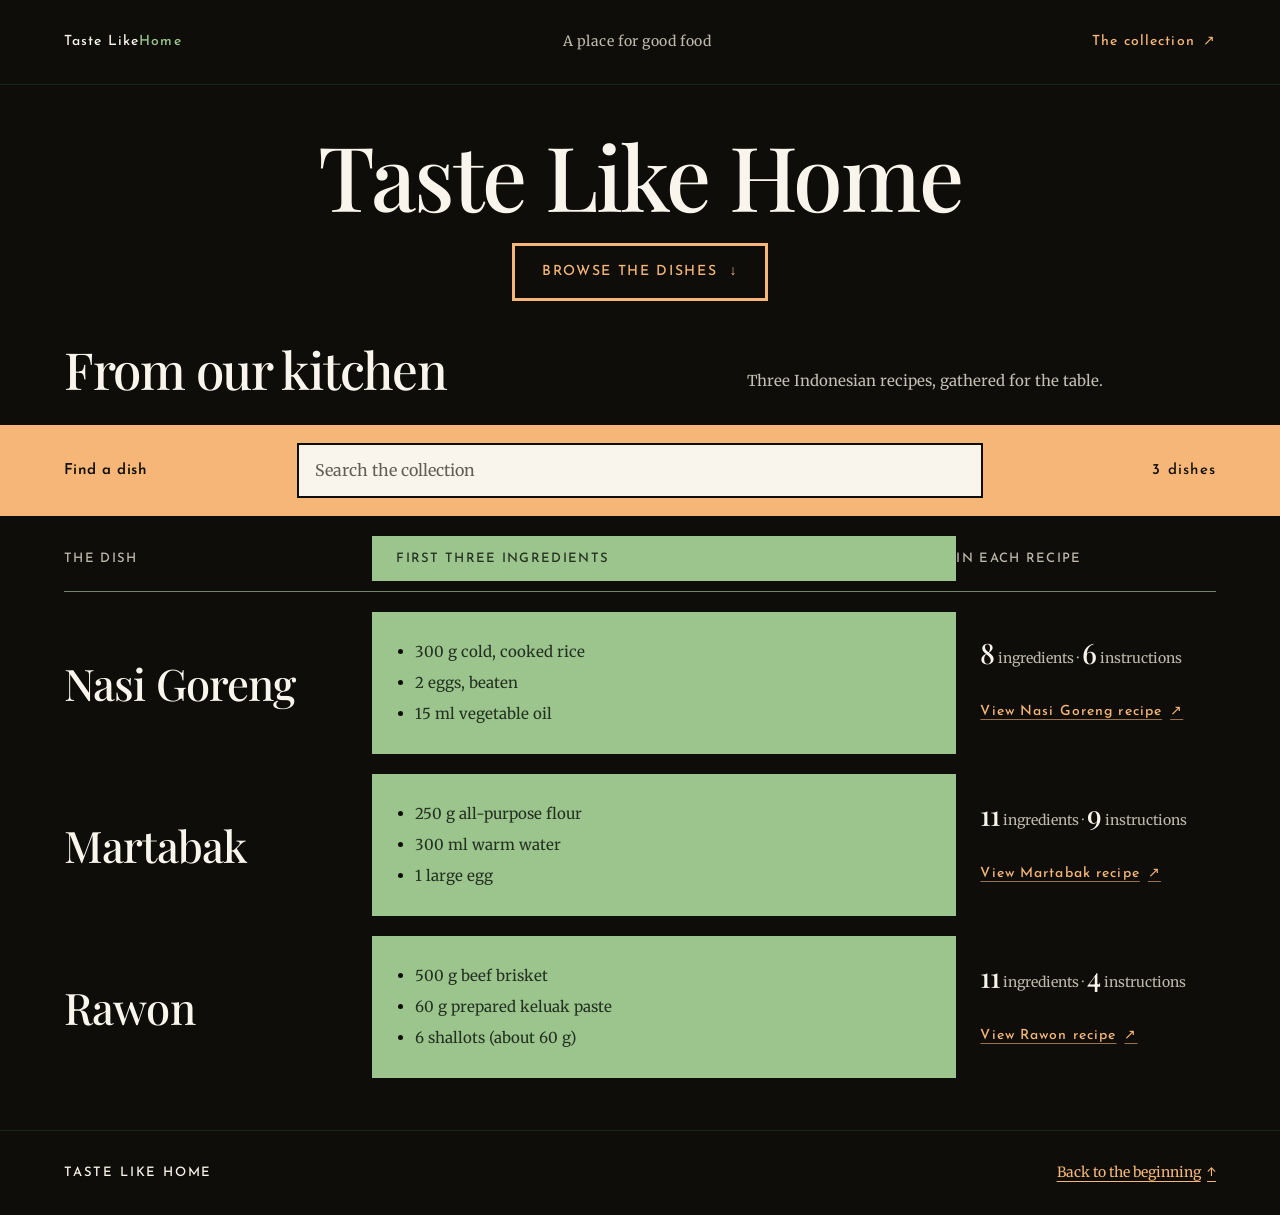
==== commit aa81bef8: "fixing recipes ingredients and insruction" ====
--- a/index.html
+++ b/index.html
@@ -58,9 +58,9 @@
                                 <a href="recipes/nasigoreng.html">Nasi Goreng</a>
                             </h3>
                             <ul class="ingredient-excerpt type-body" aria-label="First three ingredients">
-                                <li>2 cups cooked rice</li>
+                                <li>300 g cold, cooked rice</li>
                                 <li>2 eggs, beaten</li>
-                                <li>1/2 cup vegetable oil</li>
+                                <li>15 ml vegetable oil</li>
                             </ul>
                             <div class="entry-meta">
                                 <p class="entry-count type-body"><strong>8</strong> ingredients <span aria-hidden="true">·</span> <strong>6</strong> instructions</p>
@@ -73,12 +73,12 @@
                                 <a href="recipes/martabak.html">Martabak</a>
                             </h3>
                             <ul class="ingredient-excerpt type-body" aria-label="First three ingredients">
-                                <li>2 cups all-purpose flour</li>
-                                <li>1 cup warm water</li>
-                                <li>2 eggs</li>
+                                <li>250 g all-purpose flour</li>
+                                <li>300 ml warm water</li>
+                                <li>1 large egg</li>
                             </ul>
                             <div class="entry-meta">
-                                <p class="entry-count type-body"><strong>7</strong> ingredients <span aria-hidden="true">·</span> <strong>9</strong> instructions</p>
+                                <p class="entry-count type-body"><strong>11</strong> ingredients <span aria-hidden="true">·</span> <strong>9</strong> instructions</p>
                                 <a class="entry-link type-label" href="recipes/martabak.html">View Martabak recipe <span aria-hidden="true">↗</span></a>
                             </div>
                         </article>
@@ -88,12 +88,12 @@
                                 <a href="recipes/rawon.html">Rawon</a>
                             </h3>
                             <ul class="ingredient-excerpt type-body" aria-label="First three ingredients">
-                                <li>1 lb beef brisket</li>
-                                <li>2 cups coconut milk</li>
-                                <li>1 onion, sliced</li>
+                                <li>500 g beef brisket</li>
+                                <li>60 g prepared keluak paste</li>
+                                <li>6 shallots (about 60 g)</li>
                             </ul>
                             <div class="entry-meta">
-                                <p class="entry-count type-body"><strong>8</strong> ingredients <span aria-hidden="true">·</span> <strong>4</strong> instructions</p>
+                                <p class="entry-count type-body"><strong>11</strong> ingredients <span aria-hidden="true">·</span> <strong>4</strong> instructions</p>
                                 <a class="entry-link type-label" href="recipes/rawon.html">View Rawon recipe <span aria-hidden="true">↗</span></a>
                             </div>
                         </article>
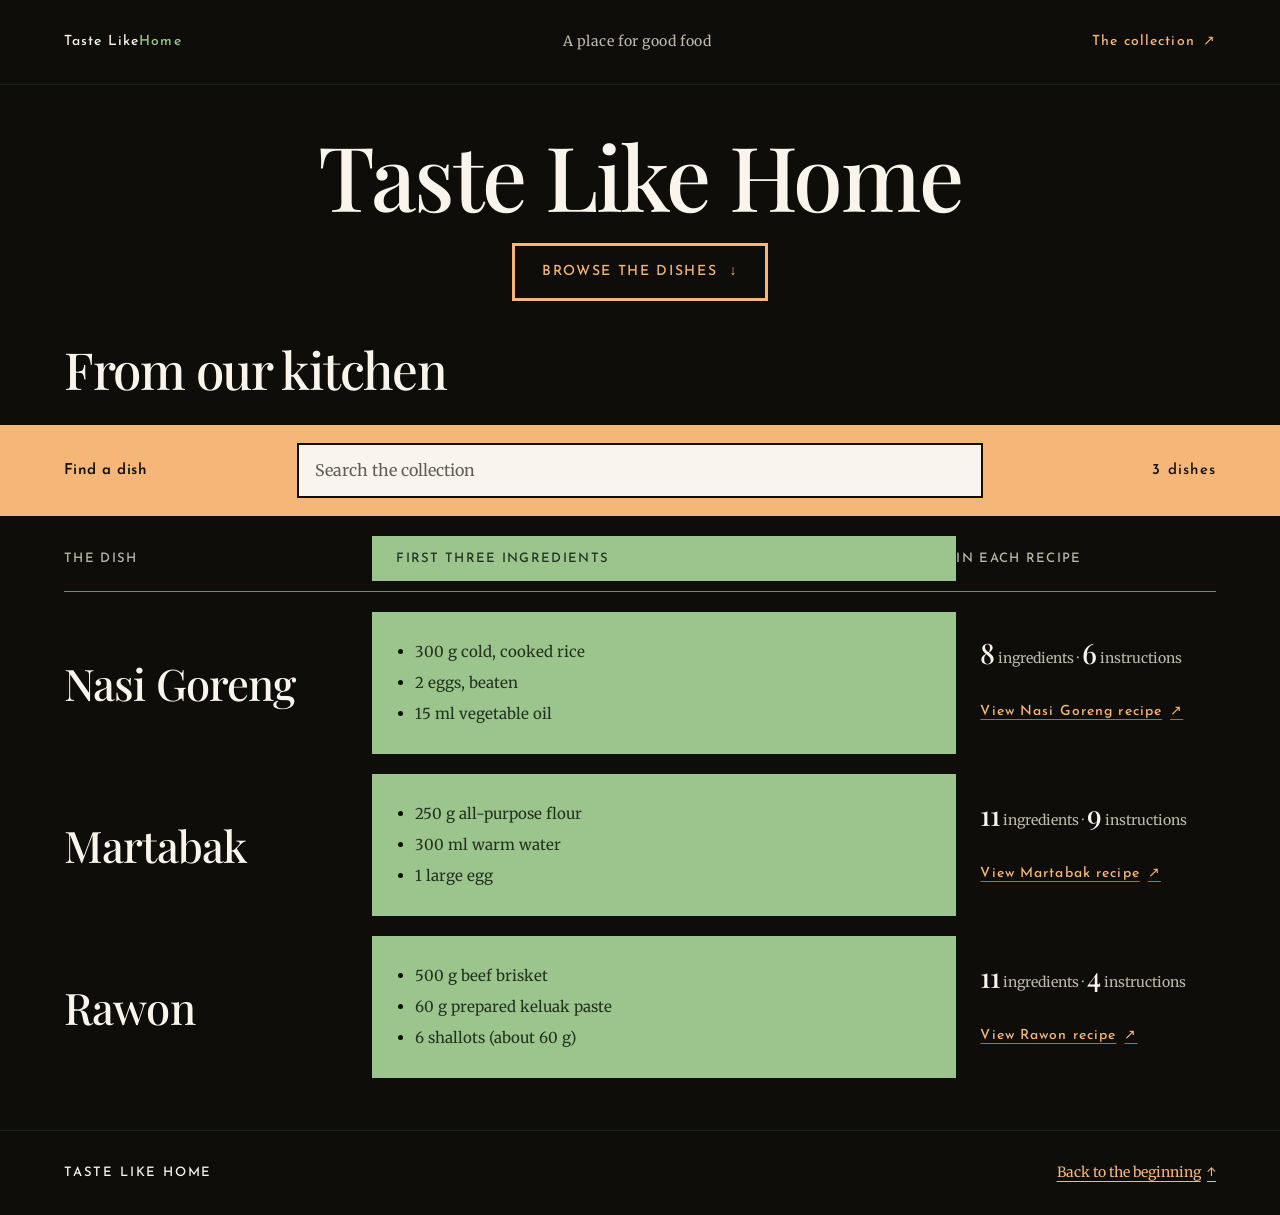
==== commit ca85829c: "fixing word" ====
--- a/index.html
+++ b/index.html
@@ -4,7 +4,7 @@
     <meta charset="UTF-8">
     <meta name="viewport" content="width=device-width, initial-scale=1.0">
     <meta name="theme-color" content="#0e0d09">
-    <meta name="description" content="Three Indonesian recipes, gathered for the table.">
+    <meta name="description" content="A small collection of Indonesian recipes.">
     <title>Taste Like Home — A place for good food</title>
     <link rel="preconnect" href="https://fonts.googleapis.com">
     <link rel="preconnect" href="https://fonts.gstatic.com" crossorigin>
@@ -34,7 +34,6 @@
             <section class="collection-section" id="recipes" aria-labelledby="collection-title">
                 <div class="collection-intro">
                     <h2 class="collection-title type-heading" id="collection-title">From our kitchen</h2>
-                    <p class="collection-note type-body">Three Indonesian recipes, gathered for the table.</p>
                 </div>
 
                 <div class="search-panel">
